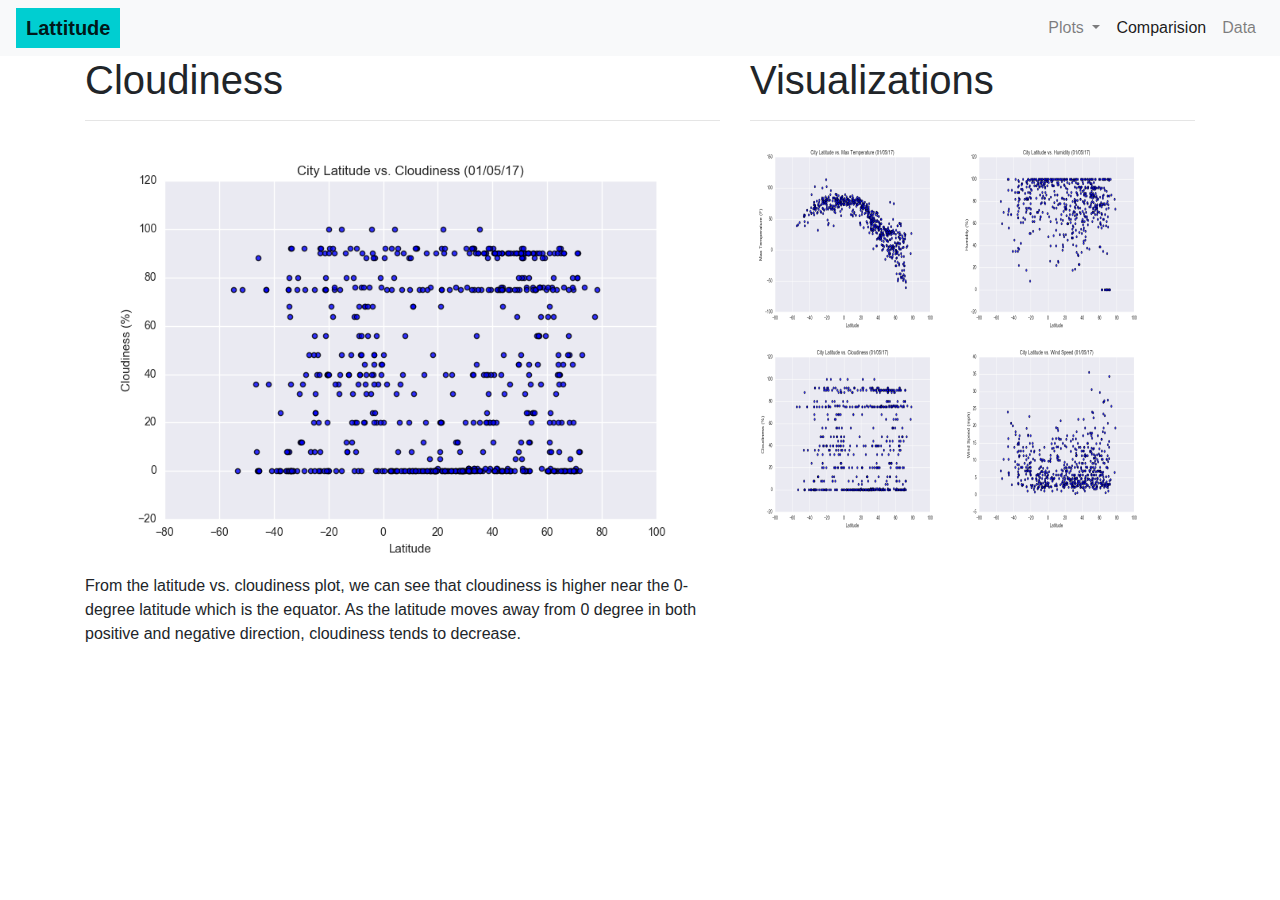
==== cloudiness.html @ e37500a5 "Web" ====
<!DOCTYPE html>
<html lang="en">

<head>
  <meta charset="UTF-8">
  <title>Visualizatio Dashboard</title>
  <link rel="stylesheet" href="https://stackpath.bootstrapcdn.com/bootstrap/4.3.1/css/bootstrap.min.css" integrity="sha384-ggOyR0iXCbMQv3Xipma34MD+dH/1fQ784/j6cY/iJTQUOhcWr7x9JvoRxT2MZw1T" crossorigin="anonymous">

  <script src="https://code.jquery.com/jquery-3.3.1.slim.min.js" integrity="sha384-q8i/X+965DzO0rT7abK41JStQIAqVgRVzpbzo5smXKp4YfRvH+8abtTE1Pi6jizo" crossorigin="anonymous"></script>
  <script src="https://cdnjs.cloudflare.com/ajax/libs/popper.js/1.14.7/umd/popper.min.js" integrity="sha384-UO2eT0CpHqdSJQ6hJty5KVphtPhzWj9WO1clHTMGa3JDZwrnQq4sF86dIHNDz0W1" crossorigin="anonymous"></script>
  <script src="https://stackpath.bootstrapcdn.com/bootstrap/4.3.1/js/bootstrap.min.js" integrity="sha384-JjSmVgyd0p3pXB1rRibZUAYoIIy6OrQ6VrjIEaFf/nJGzIxFDsf4x0xIM+B07jRM" crossorigin="anonymous"></script>
  <link rel = "stylesheet" type = "text/css" href = "style.css">
  
</head>
<body>
  <nav class="navbar navbar-expand-lg navbar-light bg-light">
    <a class="navbar-brand" href="index.html">Lattitude</a>
    <button class="navbar-toggler" type="button" data-toggle="collapse" data-target="#navbarSupportedContent" aria-controls="navbarSupportedContent" aria-expanded="false" aria-label="Toggle navigation">
      <span class="navbar-toggler-icon"></span>
    </button>
  
    <div class="collapse navbar-collapse" id="navbarSupportedContent">
      <ul class="navbar-nav ml-auto">
        
        <li class="nav-item dropdown">
          <a class="nav-link dropdown-toggle" href="#" id="navbarDropdown" role="button" data-toggle="dropdown" aria-haspopup="true" aria-expanded="false">
            Plots
          </a>
          <div class="dropdown-menu" aria-labelledby="navbarDropdown">
            <a class="dropdown-item" href="max_temperature.html">Max Temperature</a>
            <a class="dropdown-item" href="humidity.html">Humidity</a>
            <a class="dropdown-item" href="cloudiness.html">Cloudiness</a>
            <a class="dropdown-item" href="windspeed.html">Wind Speed</a>
          </div>
        </li>
        <li class="nav-item active">
          <a class="nav-link" href="comparison.html">Comparision <span class="sr-only">(current)</span></a>
        </li>
        <li class="nav-item">
          <a class="nav-link" href="data.html">Data</a>
        </li>
      </ul>
    </div>         
  </nav>
<div class = "container">
  <div class="row">
      <div class="col-sm-12 col-md-7">
        <div class="heading">
          <section class = "main">
            <h1>Cloudiness</h1>
            <hr>
          <section id = "frontpic">
            <img id = "fig-3" width = '100%' height = '100%' src = "Resources\assets\images\Fig3.png" alt = "Latitude vs. Cloudines"/> 
            <p id = "index">
                From the latitude vs. cloudiness plot, we can see that cloudiness is higher near the 0-degree latitude which is the equator. As the latitude moves away from 0 degree in both positive and negative direction, cloudiness tends to decrease.        
            </p>
          </section>
          </section>
        </div>
      </div>
      <div class="col-sm-12 col-md-5">
        <header>
          <h1>Visualizations</h1>
          <hr>
        </header>
        <section id = "front-viz">
                <a href = "max_temperature.html"> <img class = "fig-front" width = 200 height = 200 src = "Resources\assets\images\Fig1.png" alt = "Latitude vs. Max_Temperature"/></a>
                <a href = "humidity.html"> <img id = "fig-front" width = 200 height = 200 src = "Resources\assets\images\Fig2.png" alt = "Latitude vs. Humidity"/></a>
                <a href = "cloudiness.html"> <img id = "fig-front" width = 200 height = 200 src = "Resources\assets\images\Fig3.png" alt = "Latitude vs. Cloudiness"/></a>
                <a href = "windspeed.html"> <img id = "fig-front" width = 200 height = 200 src = "Resources\assets\images\Fig4.png" alt = "Latitude vs. Wind Speed"/></a>
        </section>
      </div>
    </div>
</div>



</body>

</html>
---- style.css ----
.navbar-brand{
    background: darkturquoise;
    font-weight: bold;
    padding-left: 10px;
    padding-right: 10px;
      
}

/* body {

    background: lightgray;

} */

#frontpic {
   float: left
}

#fig-1 {
    position: relative;
  }
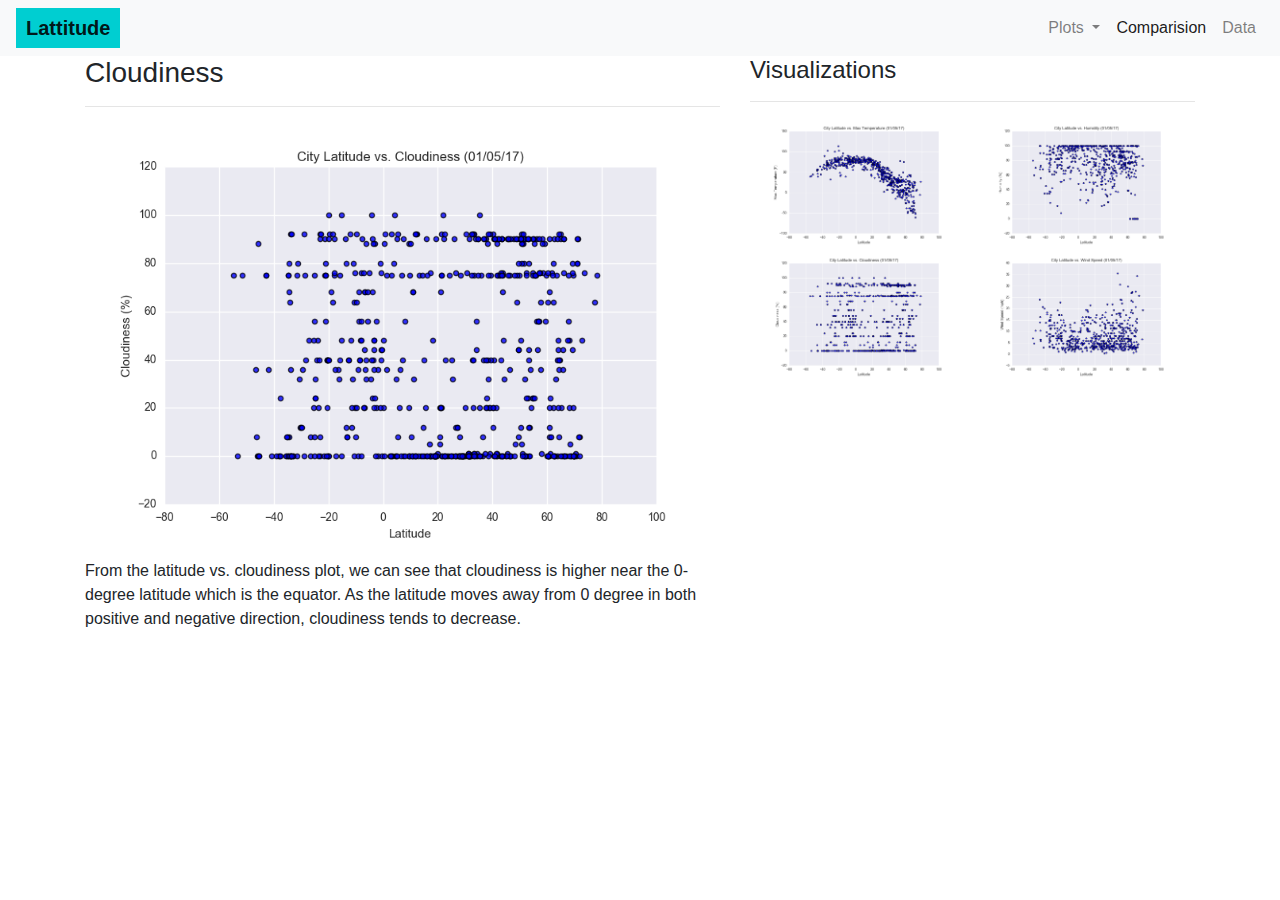
==== commit 73a8e8ff: "Web" ====
--- a/cloudiness.html
+++ b/cloudiness.html
@@ -47,7 +47,7 @@
       <div class="col-sm-12 col-md-7">
         <div class="heading">
           <section class = "main">
-            <h1>Cloudiness</h1>
+            <h3>Cloudiness</h3>
             <hr>
           <section id = "frontpic">
             <img id = "fig-3" width = '100%' height = '100%' src = "Resources\assets\images\Fig3.png" alt = "Latitude vs. Cloudines"/> 
@@ -60,15 +60,29 @@
       </div>
       <div class="col-sm-12 col-md-5">
         <header>
-          <h1>Visualizations</h1>
+          <h4>Visualizations</h4>
           <hr>
         </header>
+      <div class = "container">
         <section id = "front-viz">
-                <a href = "max_temperature.html"> <img class = "fig-front" width = 200 height = 200 src = "Resources\assets\images\Fig1.png" alt = "Latitude vs. Max_Temperature"/></a>
-                <a href = "humidity.html"> <img id = "fig-front" width = 200 height = 200 src = "Resources\assets\images\Fig2.png" alt = "Latitude vs. Humidity"/></a>
-                <a href = "cloudiness.html"> <img id = "fig-front" width = 200 height = 200 src = "Resources\assets\images\Fig3.png" alt = "Latitude vs. Cloudiness"/></a>
-                <a href = "windspeed.html"> <img id = "fig-front" width = 200 height = 200 src = "Resources\assets\images\Fig4.png" alt = "Latitude vs. Wind Speed"/></a>
+            <div class = "row">
+                <div class="col-xs-3 col-sm-3 col-md-6">
+                  <a href = "max_temperature.html"> <img class = "fig-front" width = '100%' height = '100%' src = "Resources\assets\images\Fig1.png" alt = "Latitude vs. Max_Temperature"/></a>
+                </div>
+                <div class="col-xs-3 col-sm-3 col-md-6">
+                  <a href = "humidity.html"> <img id = "fig-front" width = '100%' height = '100%' src = "Resources\assets\images\Fig2.png" alt = "Latitude vs. Humidity"/></a>
+                </div>
+             
+              
+                <div class="col-xs-3 col-sm-3 col-md-6">
+                  <a href = "cloudiness.html"> <img id = "fig-front" width = '100%' height = '100%' src = "Resources\assets\images\Fig3.png" alt = "Latitude vs. Cloudiness"/></a>
+                </div>
+                <div class="col-xs-3 col-sm-3 col-md-6">
+                  <a href = "windspeed.html"> <img id = "fig-front" width = '100%' height = '100%' src = "Resources\assets\images\Fig4.png" alt = "Latitude vs. Wind Speed"/></a>
+                </div>
+              </div>
         </section>
+        </div>
       </div>
     </div>
 </div>
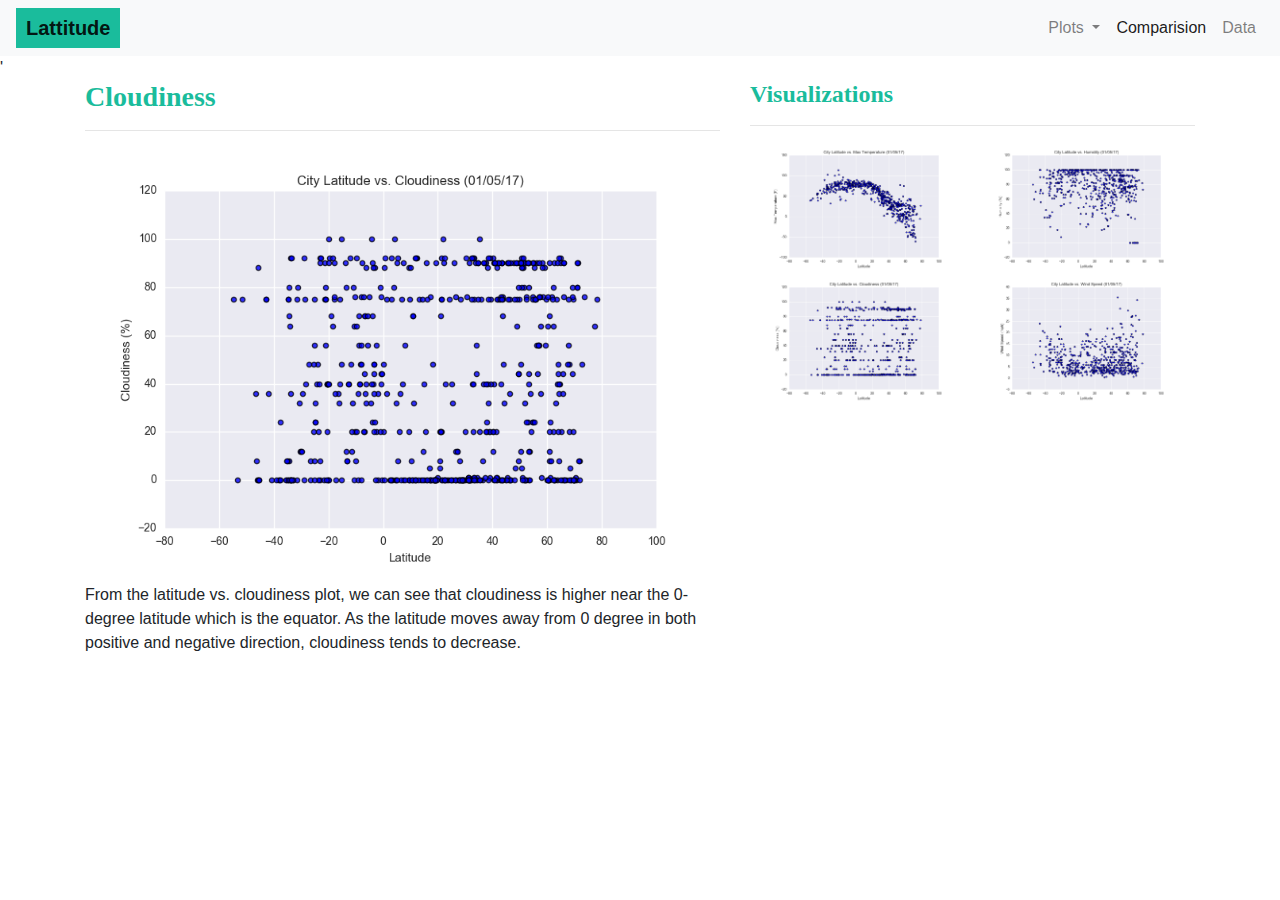
==== commit 3042c52b: "Web" ====
--- a/cloudiness.html
+++ b/cloudiness.html
@@ -41,7 +41,11 @@
         </li>
       </ul>
     </div>         
-  </nav>
+  </nav>'
+  
+<main class = "cntrl">
+
+
 <div class = "container">
   <div class="row">
       <div class="col-sm-12 col-md-7">
@@ -87,7 +91,7 @@
     </div>
 </div>
 
-
+</main>
 
 </body>
 
--- a/style.css
+++ b/style.css
@@ -1,23 +1,40 @@
 .navbar-brand{
-    background: darkturquoise;
+    background:rgb(26,188,156);
     font-weight: bold;
+    color: white;
     padding-left: 10px;
     padding-right: 10px;
+    
       
 }
 
-/* body {
 
-    background: lightgray;
 
-} */
 
-#frontpic {
-   float: left
+#indexpic{
+    float:left;
+    font-size: 16px;
 }
 
-#fig-1 {
-    position: relative;
-  }
+#indexfig-1{
+    float: left;
 
+}
 
+h3,h4,h5,h6{
+    color:rgb(26,188,156);
+    font-weight: bolder;
+    font-family: "Times New Roman", Times, serif;
+}
+#summtext {
+    color:rgb(26,188,156);
+}
+
+.comp-h{
+    text-align: center;
+}
+
+.fig-comp{
+    padding-bottom: 40px;
+    
+}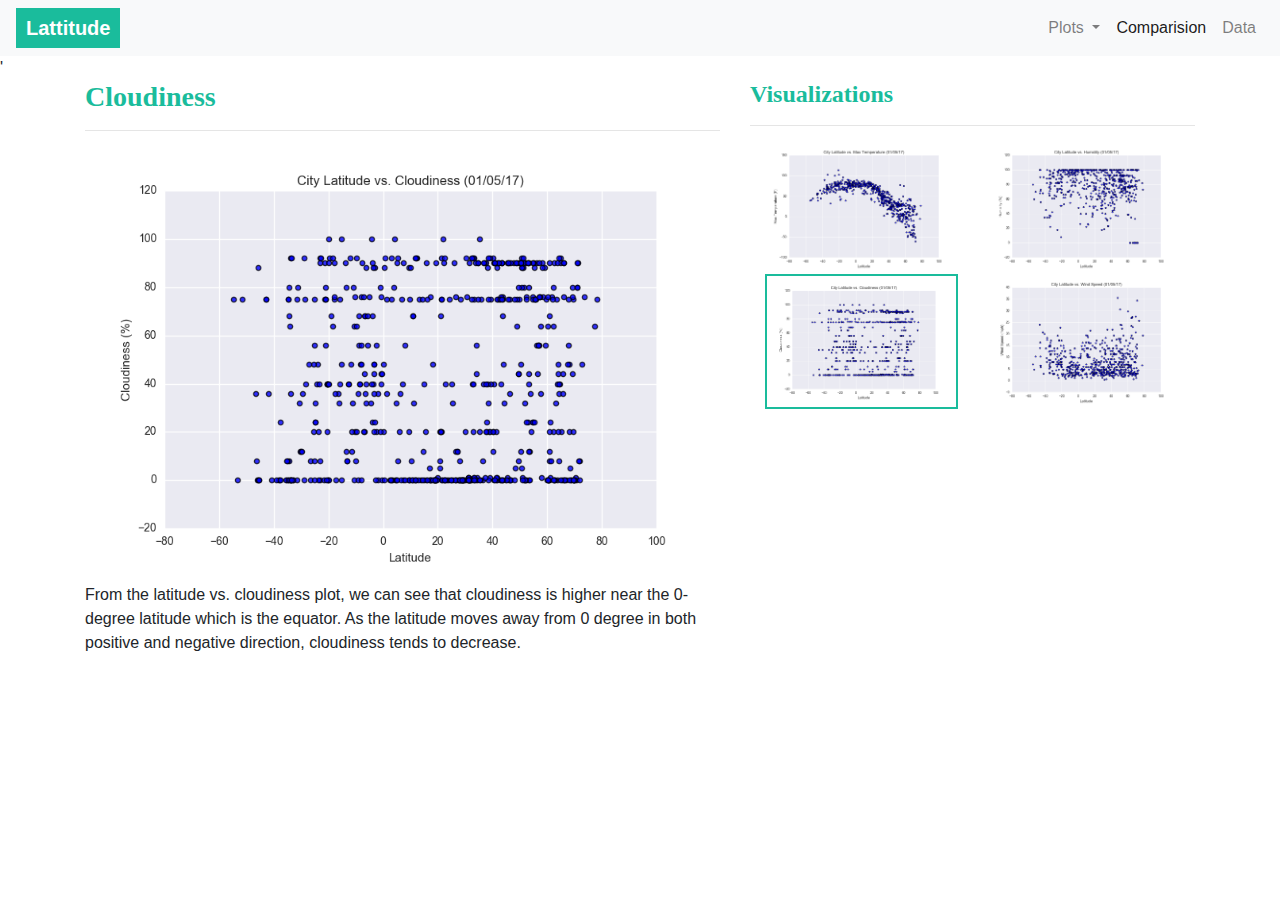
==== commit 3238ea23: "Web" ====
--- a/cloudiness.html
+++ b/cloudiness.html
@@ -74,15 +74,15 @@
                   <a href = "max_temperature.html"> <img class = "fig-front" width = '100%' height = '100%' src = "Resources\assets\images\Fig1.png" alt = "Latitude vs. Max_Temperature"/></a>
                 </div>
                 <div class="col-xs-3 col-sm-3 col-md-6">
-                  <a href = "humidity.html"> <img id = "fig-front" width = '100%' height = '100%' src = "Resources\assets\images\Fig2.png" alt = "Latitude vs. Humidity"/></a>
+                  <a href = "humidity.html"> <img class = "fig-front" width = '100%' height = '100%' src = "Resources\assets\images\Fig2.png" alt = "Latitude vs. Humidity"/></a>
                 </div>
              
               
                 <div class="col-xs-3 col-sm-3 col-md-6">
-                  <a href = "cloudiness.html"> <img id = "fig-front" width = '100%' height = '100%' src = "Resources\assets\images\Fig3.png" alt = "Latitude vs. Cloudiness"/></a>
+                  <a href = "cloudiness.html"> <img class = "fig-border" width = '100%' height = '100%' src = "Resources\assets\images\Fig3.png" alt = "Latitude vs. Cloudiness"/></a>
                 </div>
                 <div class="col-xs-3 col-sm-3 col-md-6">
-                  <a href = "windspeed.html"> <img id = "fig-front" width = '100%' height = '100%' src = "Resources\assets\images\Fig4.png" alt = "Latitude vs. Wind Speed"/></a>
+                  <a href = "windspeed.html"> <img class = "fig-front" width = '100%' height = '100%' src = "Resources\assets\images\Fig4.png" alt = "Latitude vs. Wind Speed"/></a>
                 </div>
               </div>
         </section>
--- a/style.css
+++ b/style.css
@@ -1,14 +1,10 @@
 .navbar-brand{
     background:rgb(26,188,156);
+    color: white !important;
     font-weight: bold;
-    color: white;
     padding-left: 10px;
-    padding-right: 10px;
-    
-      
+    padding-right: 10px;      
 }
-
-
 
 
 #indexpic{
@@ -37,4 +33,10 @@
 .fig-comp{
     padding-bottom: 40px;
     
+}
+
+.fig-border{
+    padding: 2px;
+    border: 2px solid rgb(26,188,156);
+  
 }